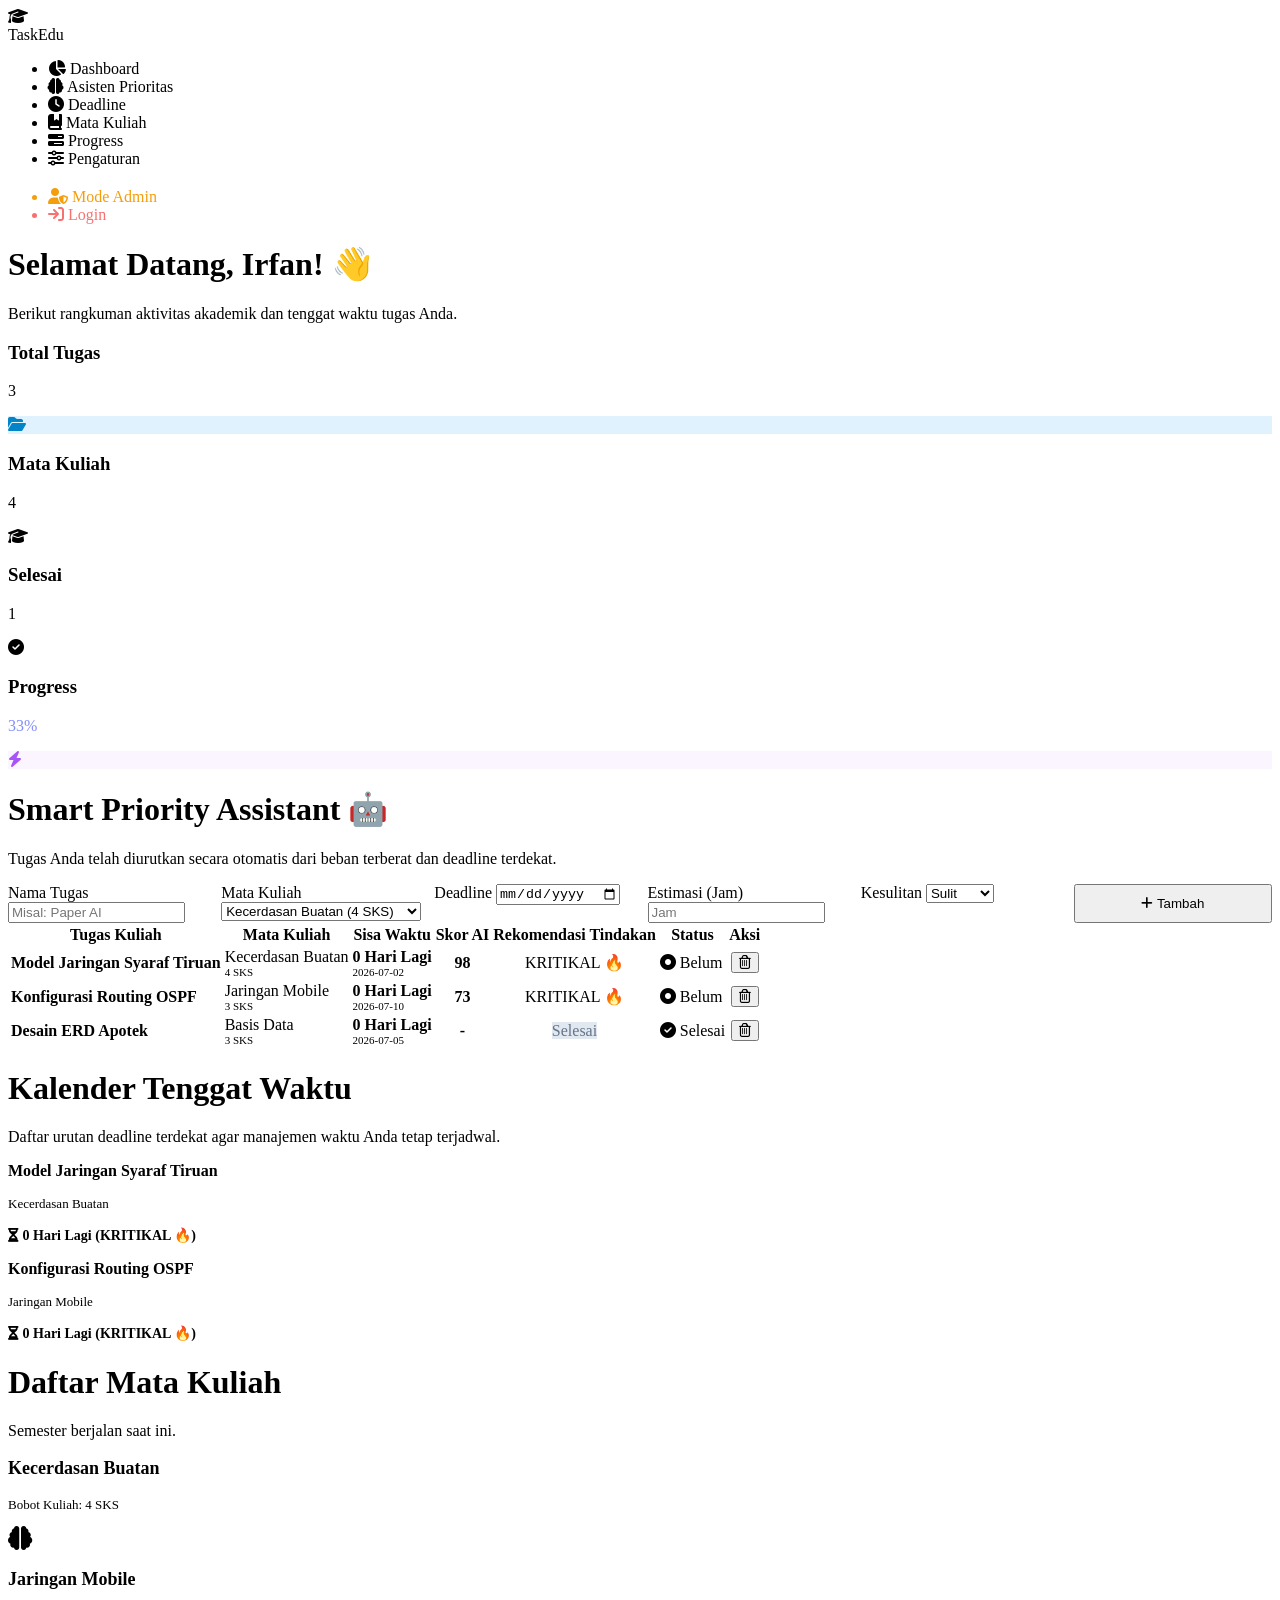
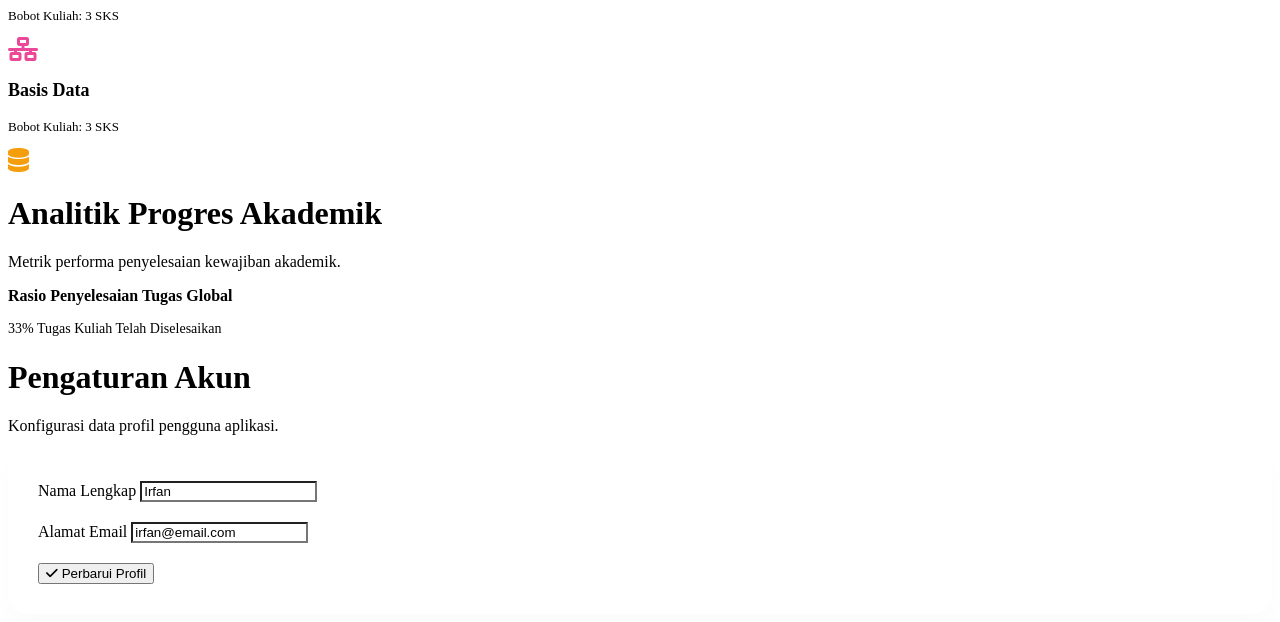
==== index.html @ d8ae630d "Add files via upload" ====
<!DOCTYPE html>
<html lang="id">
<head>
<meta charset="UTF-8">
<meta name="viewport" content="width=device-width, initial-scale=1.0">
<title>TaskEdu - Premium Student Dashboard</title>

<link href="https://fonts.googleapis.com/css2?family=Poppins:wght@300;400;500;600;700&display=swap" rel="stylesheet">
<link rel="stylesheet" href="https://cdnjs.cloudflare.com/ajax/libs/font-awesome/6.4.0/css/all.min.css">
<link rel="stylesheet" href="style.css">
</head>

<body>

<div class="toast-container" id="toast-area"></div>

<div class="sidebar">
    <div class="logo-container">
        <div class="logo-icon"><i class="fa-solid fa-graduation-cap"></i></div>
        <div class="logo-text">TaskEdu</div>
    </div>
    <ul class="menu">
        <li class="active" onclick="showPage('dashboard',this)"><i class="fa-solid fa-chart-pie"></i> Dashboard</li>
        <li onclick="showPage('tugas',this)"><i class="fa-solid fa-brain"></i> Asisten Prioritas</li>
        <li onclick="showPage('deadline',this)"><i class="fa-solid fa-clock"></i> Deadline</li>
        <li onclick="showPage('matakuliah',this)"><i class="fa-solid fa-book-bookmark"></i> Mata Kuliah</li>
        <li onclick="showPage('progress',this)"><i class="fa-solid fa-bars-progress"></i> Progress</li>
        <li onclick="showPage('pengaturan',this)"><i class="fa-solid fa-sliders"></i> Pengaturan</li>
        <li onclick="window.location.href='admin.html'" style="margin-top: 20px; color: #f59e0b;"><i class="fa-solid fa-user-shield"></i> Mode Admin</li>
        <li onclick="window.location.href='login.html'" style="color: #f87171;"><i class="fa-solid fa-arrow-right-to-bracket"></i> Login</li>
    </ul>
</div>

<div class="main-content">

    <div id="dashboard" class="page active">
        <div class="page-header">
            <h1>Selamat Datang, <span id="dash-username" style="color:var(--primary)">Irfan</span>! 👋</h1>
            <p>Berikut rangkuman aktivitas akademik dan tenggat waktu tugas Anda.</p>
        </div>
        
        <div class="cards">
            <div class="card">
                <div class="card-info">
                    <h3>Total Tugas</h3>
                    <p id="count-total">0</p>
                </div>
                <div class="card-icon-box" style="background:#e0f2fe; color:#0284c7;"><i class="fa-solid fa-folder-open"></i></div>
            </div>
            <div class="card">
                <div class="card-info">
                    <h3>Mata Kuliah</h3>
                    <p>4</p>
                </div>
                <div class="card-icon-box" style="background:var(--primary-light); color:var(--primary)"><i class="fa-solid fa-graduation-cap"></i></div>
            </div>
            <div class="card">
                <div class="card-info">
                    <h3>Selesai</h3>
                    <p id="count-selesai" style="color:var(--success)">0</p>
                </div>
                <div class="card-icon-box" style="background:var(--success-light); color:var(--success)"><i class="fa-solid fa-circle-check"></i></div>
            </div>
            <div class="card">
                <div class="card-info">
                    <h3>Progress</h3>
                    <p id="count-progress" style="color:#818cf8">0%</p>
                </div>
                <div class="card-icon-box" style="background:#faf5ff; color:#a855f7;"><i class="fa-solid fa-bolt"></i></div>
            </div>
        </div>
    </div>

    <div id="tugas" class="page">
        <div class="page-header">
            <h1>Smart Priority Assistant 🤖</h1>
            <p>Tugas Anda telah diurutkan secara otomatis dari beban terberat dan deadline terdekat.</p>
        </div>
        
        <div class="form-inline" style="display: grid; grid-template-columns: repeat(auto-fit, minmax(150px, 1fr)); gap: 15px;">
            <div class="form-group">
                <label>Nama Tugas</label>
                <input type="text" id="task-name" placeholder="Misal: Paper AI">
            </div>
            <div class="form-group">
                <label>Mata Kuliah</label>
                <select id="task-course">
                    <option value="Kecerdasan Buatan|4">Kecerdasan Buatan (4 SKS)</option>
                    <option value="Jaringan Mobile|3">Jaringan Mobile (3 SKS)</option>
                    <option value="Basis Data|3">Basis Data (3 SKS)</option>
                    <option value="Metodologi Penelitian|2">Metodologi Penelitian (2 SKS)</option>
                </select>
            </div>
            <div class="form-group">
                <label>Deadline</label>
                <input type="date" id="task-date">
            </div>
            <div class="form-group">
                <label>Estimasi (Jam)</label>
                <input type="number" id="task-duration" placeholder="Jam" min="1">
            </div>
            <div class="form-group">
                <label>Kesulitan</label>
                <select id="task-difficulty">
                    <option value="3">Sulit</option>
                    <option value="2">Sedang</option>
                    <option value="1">Mudah</option>
                </select>
            </div>
            <button class="btn-primary" onclick="addTask()"><i class="fa-solid fa-plus"></i> Tambah</button>
        </div>

        <div class="table-container">
            <table>
                <thead>
                    <tr>
                        <th>Tugas Kuliah</th>
                        <th>Mata Kuliah</th>
                        <th>Sisa Waktu</th>
                        <th style="text-align:center">Skor AI</th>
                        <th style="text-align:center">Rekomendasi Tindakan</th>
                        <th>Status</th>
                        <th style="text-align:center">Aksi</th>
                    </tr>
                </thead>
                <tbody id="task-table-body">
                </tbody>
            </table>
        </div>
    </div>

    <div id="deadline" class="page">
        <div class="page-header">
            <h1>Kalender Tenggat Waktu</h1>
            <p>Daftar urutan deadline terdekat agar manajemen waktu Anda tetap terjadwal.</p>
        </div>
        <div class="deadline-grid" id="deadline-grid-container">
        </div>
    </div>

    <div id="matakuliah" class="page">
        <div class="page-header">
            <h1>Daftar Mata Kuliah</h1>
            <p>Semester berjalan saat ini.</p>
        </div>
        <div class="course-grid">
            <div class="course-card">
                <div>
                    <h3 style="font-size:18px; font-weight:600">Kecerdasan Buatan</h3>
                    <p style="color: var(--text-muted); font-size:13px; margin-top:5px;">Bobot Kuliah: 4 SKS</p>
                </div>
                <i class="fa-solid fa-brain" style="font-size:24px; color:var(--primary)"></i>
            </div>
            <div class="course-card">
                <div>
                    <h3 style="font-size:18px; font-weight:600">Jaringan Mobile</h3>
                    <p style="color: var(--text-muted); font-size:13px; margin-top:5px;">Bobot Kuliah: 3 SKS</p>
                </div>
                <i class="fa-solid fa-network-wired" style="font-size:24px; color:#ec4899"></i>
            </div>
            <div class="course-card">
                <div>
                    <h3 style="font-size:18px; font-weight:600">Basis Data</h3>
                    <p style="color: var(--text-muted); font-size:13px; margin-top:5px;">Bobot Kuliah: 3 SKS</p>
                </div>
                <i class="fa-solid fa-database" style="font-size:24px; color:#f59e0b"></i>
            </div>
        </div>
    </div>

    <div id="progress" class="page">
        <div class="page-header">
            <h1>Analitik Progres Akademik</h1>
            <p>Metrik performa penyelesaian kewajiban akademik.</p>
        </div>
        <div class="progress-box">
            <h3 style="font-weight:600; font-size:16px">Rasio Penyelesaian Tugas Global</h3>
            <div class="progress-bar">
                <div class="progress-fill" id="main-progress-fill"></div>
            </div>
            <p id="main-progress-text" style="font-weight:500; font-size:14px; color:var(--text-main);">
                0% Tugas Selesai
            </p>
        </div>
    </div>

    <div id="pengaturan" class="page">
        <div class="page-header">
            <h1>Pengaturan Akun</h1>
            <p>Konfigurasi data profil pengguna aplikasi.</p>
        </div>
        <div class="form-box" style="background:white; padding:30px; border-radius:20px; box-shadow:0 10px 25px rgba(0,0,0,0.02)">
            <div class="form-group" style="margin-bottom:20px">
                <label>Nama Lengkap</label>
                <input type="text" id="input-nama" value="Irfan" style="background:none">
            </div>
            <div class="form-group" style="margin-bottom:20px">
                <label>Alamat Email</label>
                <input type="email" value="irfan@email.com" style="background:none">
            </div>
            <button class="btn-primary" onclick="saveSettings()"><i class="fa-solid fa-check"></i> Perbarui Profil</button>
        </div>
    </div>

</div>

<script>
// Data awal mahasiswa (Sekarang mendukung kalkulasi Smart Priority)
let tasks = [
    { id: 1, name: 'Model Jaringan Syaraf Tiruan', course: 'Kecerdasan Buatan', sks: 4, date: '2026-07-02', duration: 12, difficulty: 3, status: 'pending' },
    { id: 2, name: 'Konfigurasi Routing OSPF', course: 'Jaringan Mobile', sks: 3, date: '2026-07-10', duration: 4, difficulty: 2, status: 'pending' },
    { id: 3, name: 'Desain ERD Apotek', course: 'Basis Data', sks: 3, date: '2026-07-05', duration: 2, difficulty: 1, status: 'done' }
];

function showPage(pageId, element){
    document.querySelectorAll('.page').forEach(page=> page.classList.remove('active'));
    document.getElementById(pageId).classList.add('active');
    document.querySelectorAll('.menu li').forEach(menu=> menu.classList.remove('active'));
    element.classList.add('active');
}

function triggerToast(message, icon = "fa-circle-check") {
    const area = document.getElementById('toast-area');
    const toast = document.createElement('div');
    toast.className = 'toast';
    toast.innerHTML = `<i class="fa-solid ${icon}"></i> <span>${message}</span>`;
    area.appendChild(toast);
    setTimeout(() => toast.classList.add('show'), 100);
    setTimeout(() => {
        toast.classList.remove('show');
        setTimeout(() => toast.remove(), 400);
    }, 3000);
}

// ALGORITMA SMART PRIORITY ENGINE (Sinkron dengan Admin)
function calculatePriority(dateStr, duration, difficulty, sks) {
    const today = new Date();
    const deadline = new Date(dateStr);
    const timeDiff = deadline.getTime() - today.getTime();
    const daysRemaining = Math.max(0, Math.ceil(timeDiff / (1000 * 3600 * 24)));

    let urgency = daysRemaining <= 1 ? 40 : (daysRemaining <= 3 ? 32 : (daysRemaining <= 7 ? 20 : 10));
    let durationScore = Math.min(20, duration * 1.5);
    let difficultyScore = difficulty == 3 ? 20 : (difficulty == 2 ? 12 : 5);
    let sksScore = Math.min(20, sks * 5);

    const score = Math.round(urgency + durationScore + difficultyScore + sksScore);

    let label = "Bisa Ditunda 😴";
    let badge = "priority-low";
    if (score >= 70) { label = "KRITIKAL 🔥"; badge = "priority-high"; }
    else if (score >= 45) { label = "Cicil Kerja ⚡"; badge = "priority-medium"; }

    return { score, label, badge, days: daysRemaining };
}

function appEngineRender() {
    const tbody = document.getElementById('task-table-body');
    const deadlineGrid = document.getElementById('deadline-grid-container');
    
    tbody.innerHTML = "";
    deadlineGrid.innerHTML = "";
    let completedCount = 0;

    // Lakukan sorting otomatis: Tugas belum selesai & skor tertinggi ditaruh paling atas
    let sortedTasks = tasks.map(t => {
        return { ...t, analysis: calculatePriority(t.date, t.duration, t.difficulty, t.sks) };
    }).sort((a, b) => {
        if (a.status === b.status) return b.analysis.score - a.analysis.score;
        return a.status === 'done' ? 1 : -1;
    });

    sortedTasks.forEach(task => {
        if(task.status === 'done') completedCount++;

        const tr = document.createElement('tr');
        tr.innerHTML = `
            <td style="font-weight:600">${task.name}</td>
            <td><span style="color:var(--text-muted)">${task.course}</span> <small style="display:block;font-size:11px;color:var(--primary)">${task.sks} SKS</small></td>
            <td><strong>${task.analysis.days} Hari Lagi</strong><small style="display:block;font-size:11px;color:var(--text-muted)">${task.date}</small></td>
            <td style="text-align:center; font-weight:700; font-size:16px">${task.status === 'done' ? '-' : task.analysis.score}</td>
            <td style="text-align:center">
                ${task.status === 'done' ? '<span class="priority-badge" style="background:#e2e8f0;color:#64748b">Selesai</span>' : `<span class="priority-badge ${task.analysis.badge}">${task.analysis.label}</span>`}
            </td>
            <td>
                <span class="status-badge ${task.status}" onclick="toggleTaskStatus(${task.id})">
                    <i class="fa-solid ${task.status === 'done' ? 'fa-check-circle' : 'fa-circle-dot'}"></i>
                    ${task.status === 'done' ? 'Selesai' : 'Belum'}
                </span>
            </td>
            <td style="text-align:center">
                <button class="btn-delete" onclick="deleteTask(${task.id})"><i class="fa-regular fa-trash-can"></i></button>
            </td>
        `;
        tbody.appendChild(tr);

        if(task.status === 'pending') {
            const dCard = document.createElement('div');
            dCard.className = 'deadline-card';
            dCard.style.borderLeft = task.analysis.score >= 70 ? "6px solid var(--danger)" : "6px solid #f59e0b";
            dCard.innerHTML = `
                <h3 style="font-weight:600; font-size:16px">${task.name}</h3>
                <p style="color:var(--text-muted); font-size:13px">${task.course}</p>
                <p style="color:var(--danger); font-weight:600; font-size:14px; margin-top:15px">
                    <i class="fa-solid fa-hourglass-half"></i> ${task.analysis.days} Hari Lagi (${task.analysis.label})
                </p>
            `;
            deadlineGrid.appendChild(dCard);
        }
    });

    if(deadlineGrid.innerHTML === "") {
        deadlineGrid.innerHTML = `<p style="color:var(--text-muted);">🎉 Semua deadline aman atau telah diselesaikan!</p>`;
    }

    // Update Counter Atas
    const totalCount = tasks.length;
    const progressPercent = totalCount > 0 ? Math.round((completedCount / totalCount) * 100) : 0;

    document.getElementById('count-total').innerText = totalCount;
    document.getElementById('count-selesai').innerText = completedCount;
    document.getElementById('count-progress').innerText = progressPercent + "%";
    document.getElementById('main-progress-fill').style.width = progressPercent + "%";
    document.getElementById('main-progress-text').innerText = `${progressPercent}% Tugas Kuliah Telah Diselesaikan`;
}

function addTask() {
    const nameInput = document.getElementById('task-name');
    const courseData = document.getElementById('task-course').value.split('|');
    const dateInput = document.getElementById('task-date');
    const durationInput = document.getElementById('task-duration');
    const difficultyInput = document.getElementById('task-difficulty');

    if(!nameInput.value.trim() || !dateInput.value || !durationInput.value) {
        triggerToast("Gagal! Mohon lengkapi seluruh kolom.", "fa-circle-xmark");
        return;
    }

    tasks.push({
        id: Date.now(),
        name: nameInput.value,
        course: courseData[0],
        sks: parseInt(courseData[1]),
        date: dateInput.value,
        duration: parseInt(durationInput.value),
        difficulty: parseInt(difficultyInput.value),
        status: 'pending'
    });

    nameInput.value = "";
    dateInput.value = "";
    durationInput.value = "";
    appEngineRender();
    triggerToast("Tugas mandiri berhasil dimasukkan ke AI Assistant!");
}

function toggleTaskStatus(id) {
    tasks = tasks.map(t => {
        if(t.id === id) t.status = t.status === 'done' ? 'pending' : 'done';
        return t;
    });
    appEngineRender();
}

function deleteTask(id) {
    tasks = tasks.filter(t => t.id !== id);
    appEngineRender();
    triggerToast("Tugas berhasil dihapus.", "fa-trash-can");
}

function saveSettings() {
    const nameValue = document.getElementById('input-nama').value;
    if(nameValue.trim() !== "") {
        document.getElementById('dash-username').innerText = nameValue;
        triggerToast("Profil Anda berhasil diperbarui!");
    }
}

appEngineRender();
</script>
</body>
</html>
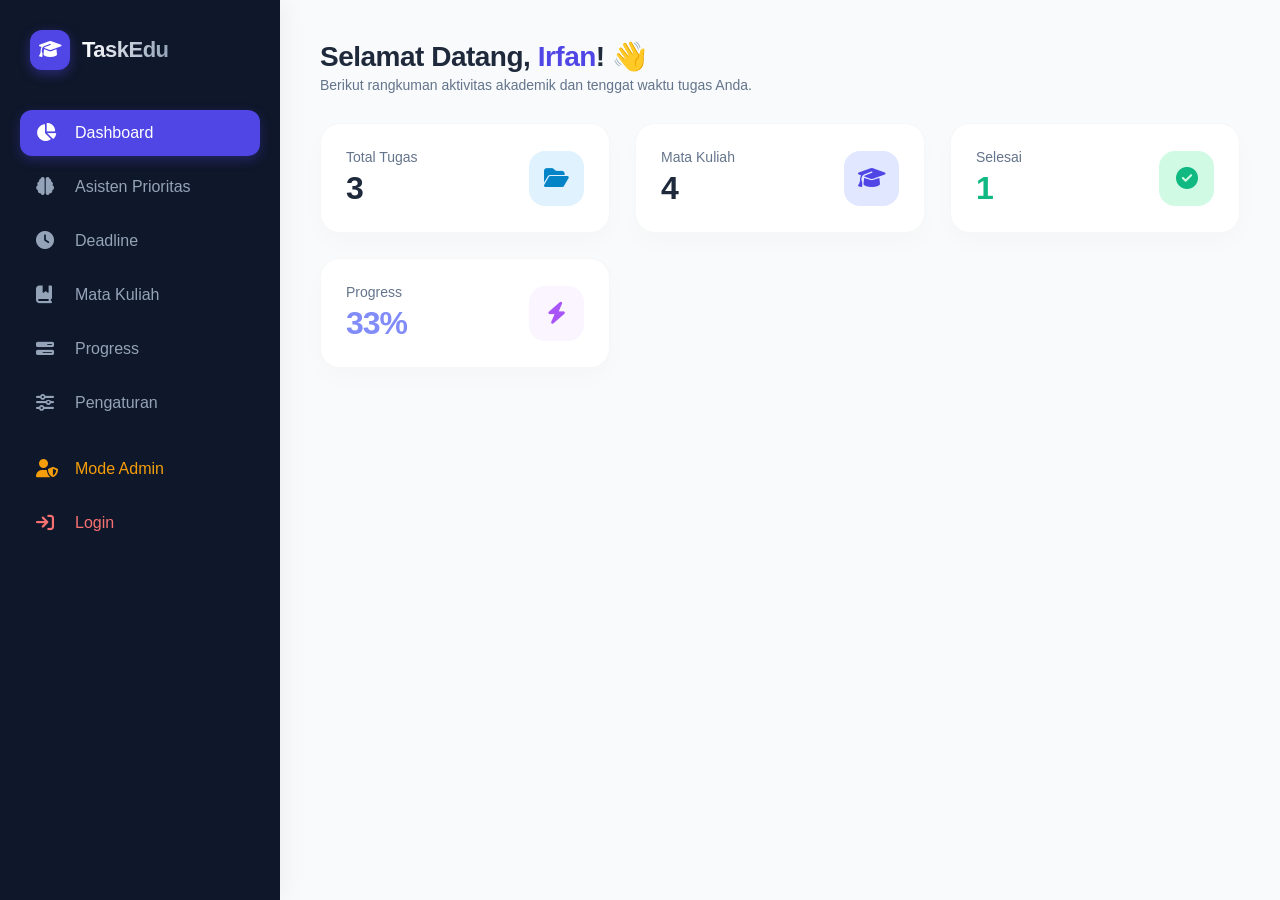
==== commit d07c4999: "index.html" ====
--- a/index.html
+++ b/index.html
@@ -7,7 +7,7 @@
 
 <link href="https://fonts.googleapis.com/css2?family=Poppins:wght@300;400;500;600;700&display=swap" rel="stylesheet">
 <link rel="stylesheet" href="https://cdnjs.cloudflare.com/ajax/libs/font-awesome/6.4.0/css/all.min.css">
-<link rel="stylesheet" href="style.css">
+<link rel="stylesheet" href="Style.css">
 </head>
 
 <body>
@@ -379,4 +379,4 @@
 appEngineRender();
 </script>
 </body>
-</html>+</html>
--- a/Style.css
+++ b/Style.css
@@ -0,0 +1,554 @@
+:root {
+    --primary: #4f46e5;
+    --primary-hover: #4338ca;
+    --primary-light: #e0e7ff;
+    --bg-main: #f8fafc;
+    --bg-sidebar: #0f172a;
+    --text-main: #1e293b;
+    --text-muted: #64748b;
+    --success: #10b981;
+    --success-light: #d1fae5;
+    --danger: #ef4444;
+    --danger-light: #fee2e2;
+    --border: #e2e8f0;
+}
+
+*{
+    margin:0;
+    padding:0;
+    box-sizing:border-box;
+    font-family:'Poppins',sans-serif;
+}
+
+body{
+    display:flex;
+    min-height:100vh;
+    background: var(--bg-main);
+    color: var(--text-main);
+}
+
+/* ==========================================================================
+   HALAMAN LOGIN STYLES
+   ========================================================================== */
+.login-container {
+    flex: 1;
+    display: flex;
+    align-items: center;
+    justify-content: center;
+    padding: 20px;
+    background: var(--bg-main);
+}
+
+.login-card {
+    background: white;
+    padding: 40px;
+    border-radius: 24px;
+    box-shadow: 0 15px 35px rgba(0,0,0,0.03);
+    width: 100%;
+    max-width: 450px;
+    border: 1px solid rgba(0,0,0,0.02);
+}
+
+.brand-header {
+    display: flex;
+    align-items: center;
+    gap: 12px;
+    justify-content: center;
+    margin-bottom: 24px;
+}
+
+.brand-name {
+    font-size: 24px;
+    font-weight: 700;
+    color: var(--text-main);
+}
+
+.auth-header {
+    text-align: center;
+    margin-bottom: 30px;
+}
+
+.auth-header h2 {
+    font-size: 22px;
+    font-weight: 700;
+    color: var(--text-main);
+}
+
+.auth-header p {
+    color: var(--text-muted);
+    font-size: 14px;
+    margin-top: 5px;
+}
+
+.password-wrapper {
+    position: relative;
+    display: flex;
+    align-items: center;
+}
+
+.toggle-password {
+    position: absolute;
+    right: 16px;
+    color: var(--text-muted);
+    cursor: pointer;
+}
+
+.form-actions {
+    display: flex;
+    justify-content: space-between;
+    align-items: center;
+    margin-bottom: 24px;
+    font-size: 14px;
+}
+
+.remember-me {
+    display: flex;
+    align-items: center;
+    gap: 8px;
+    color: var(--text-main);
+    cursor: pointer;
+}
+
+.forgot-link {
+    color: var(--primary);
+    text-decoration: none;
+    font-weight: 500;
+}
+
+.forgot-link:hover {
+    text-decoration: underline;
+}
+
+.btn-submit {
+    width: 100%;
+    padding: 14px;
+    border: none;
+    background: var(--primary);
+    color: white;
+    border-radius: 12px;
+    cursor: pointer;
+    font-weight: 600;
+    font-size: 15px;
+    transition: all 0.2s;
+    display: flex;
+    align-items: center;
+    justify-content: center;
+    gap: 10px;
+    box-shadow: 0 4px 12px rgba(79, 70, 229, 0.2);
+}
+
+.btn-submit:hover {
+    background: var(--primary-hover);
+    box-shadow: 0 6px 16px rgba(79, 70, 229, 0.3);
+}
+
+.auth-footer {
+    text-align: center;
+    margin-top: 25px;
+    font-size: 14px;
+    color: var(--text-muted);
+}
+
+.auth-footer a {
+    color: var(--primary);
+    text-decoration: none;
+    font-weight: 600;
+}
+
+.auth-footer a:hover {
+    text-decoration: underline;
+}
+
+/* ==========================================================================
+   HALAMAN DASHBOARD STYLES
+   ========================================================================== */
+.sidebar{
+    width:280px;
+    background: var(--bg-sidebar);
+    color: white;
+    padding: 30px 20px;
+    display: flex;
+    flex-direction: column;
+    box-shadow: 4px 0 25px rgba(0,0,0,0.05);
+}
+
+.logo-container {
+    display: flex;
+    align-items: center;
+    gap: 12px;
+    padding: 0 10px 40px 10px;
+}
+
+.logo-icon {
+    background: var(--primary);
+    width: 40px;
+    height: 40px;
+    border-radius: 12px;
+    display: flex;
+    align-items: center;
+    justify-content: center;
+    font-size: 18px;
+    box-shadow: 0 4px 12px rgba(79, 70, 229, 0.4);
+}
+
+.logo-text {
+    font-size: 22px;
+    font-weight: 700;
+    letter-spacing: -0.5px;
+    background: linear-gradient(to right, #fff, #94a3b8);
+    -webkit-background-clip: text;
+    -webkit-text-fill-color: transparent;
+}
+
+.menu{
+    list-style:none;
+}
+
+.menu li{
+    padding: 14px 16px;
+    margin-bottom: 8px;
+    border-radius: 12px;
+    cursor:pointer;
+    transition: all .3s ease;
+    display: flex;
+    align-items: center;
+    gap: 15px;
+    color: #94a3b8;
+    font-weight: 500;
+}
+
+.menu li i {
+    font-size: 18px;
+    width: 24px;
+}
+
+.menu li:hover {
+    color: white;
+    background: rgba(255,255,255,0.05);
+}
+
+.menu li.active{
+    background: var(--primary);
+    color: white;
+    box-shadow: 0 4px 12px rgba(79, 70, 229, 0.3);
+}
+
+.main-content{
+    flex:1;
+    padding: 40px;
+    max-height: 100vh;
+    overflow-y: auto;
+}
+
+.page-header {
+    margin-bottom: 30px;
+}
+
+.page-header h1 {
+    font-size: 28px;
+    font-weight: 700;
+    letter-spacing: -0.5px;
+}
+
+.page-header p {
+    color: var(--text-muted);
+    font-size: 14px;
+    margin-top: 4px;
+}
+
+.page{
+    display:none;
+    animation: slideUp 0.4s cubic-bezier(0.16, 1, 0.3, 1);
+}
+
+.page.active{
+    display:block;
+}
+
+@keyframes slideUp {
+    from { opacity: 0; transform: translateY(15px); }
+    to { opacity: 1; transform: translateY(0); }
+}
+
+.cards{
+    display:grid;
+    grid-template-columns:repeat(auto-fit,minmax(220px,1fr));
+    gap:25px;
+}
+
+.card{
+    background:white;
+    padding:25px;
+    border-radius:20px;
+    box-shadow:0 10px 25px rgba(0,0,0,0.02);
+    border: 1px solid rgba(0,0,0,0.03);
+    display: flex;
+    align-items: center;
+    justify-content: space-between;
+    transition: transform 0.3s ease, box-shadow 0.3s ease;
+}
+
+.card:hover {
+    transform: translateY(-5px);
+    box-shadow: 0 15px 30px rgba(0,0,0,0.06);
+}
+
+.card-info h3{
+    color: var(--text-muted);
+    font-size: 14px;
+    font-weight: 500;
+}
+
+.card-info p{
+    font-size:32px;
+    font-weight:700;
+    color: var(--text-main);
+    margin-top:5px;
+    letter-spacing: -1px;
+}
+
+.card-icon-box {
+    width: 55px;
+    height: 55px;
+    border-radius: 16px;
+    display: flex;
+    align-items: center;
+    justify-content: center;
+    font-size: 22px;
+}
+
+.form-inline {
+    background: white;
+    padding: 25px;
+    border-radius: 20px;
+    margin-bottom: 30px;
+    display: flex;
+    gap: 20px;
+    flex-wrap: wrap;
+    align-items: flex-end;
+    box-shadow: 0 10px 25px rgba(0,0,0,0.02);
+    border: 1px solid rgba(0,0,0,0.03);
+}
+
+.form-group {
+    flex: 1;
+    min-width: 180px;
+}
+
+.form-group label {
+    font-size: 13px;
+    font-weight: 600;
+    color: var(--text-main);
+    display: block;
+    margin-bottom: 8px;
+}
+
+.form-group input, .form-group select {
+    width: 100%;
+    padding: 12px 16px;
+    border: 1px solid var(--border);
+    border-radius: 12px;
+    outline: none;
+    font-size: 14px;
+    transition: all 0.3s;
+    background: #f8fafc;
+}
+
+.form-group input:focus, .form-group select:focus {
+    border-color: var(--primary);
+    background: white;
+    box-shadow: 0 0 0 4px var(--primary-light);
+}
+
+.table-container {
+    background: white;
+    border-radius: 20px;
+    overflow: hidden;
+    box-shadow: 0 10px 25px rgba(0,0,0,0.02);
+    border: 1px solid rgba(0,0,0,0.03);
+}
+
+table{
+    width:100%;
+    border-collapse:collapse;
+}
+
+table th{
+    background-color: #f8fafc;
+    color: var(--text-muted);
+    font-weight: 600;
+    font-size: 13px;
+    text-transform: uppercase;
+    letter-spacing: 0.5px;
+    padding: 18px 24px;
+    border-bottom: 1px solid var(--border);
+    text-align: left;
+}
+
+table td{
+    padding: 20px 24px;
+    border-bottom: 1px solid #f1f5f9;
+    font-size: 14px;
+}
+
+table tr:last-child td {
+    border-bottom: none;
+}
+
+table tr {
+    transition: background 0.2s;
+}
+
+table tr:hover {
+    background-color: #f8fafc;
+}
+
+.status-badge {
+    padding: 6px 14px;
+    border-radius: 50px;
+    font-size: 12px;
+    font-weight: 600;
+    cursor: pointer;
+    display: inline-flex;
+    align-items: center;
+    gap: 6px;
+    transition: all 0.2s ease;
+}
+
+.status-badge.pending{
+    background: var(--danger-light);
+    color: var(--danger);
+}
+
+.status-badge.done{
+    background: var(--success-light);
+    color: var(--success);
+}
+
+.status-badge:hover {
+    transform: scale(1.05);
+}
+
+.btn-delete {
+    background: none;
+    border: none;
+    color: var(--text-muted);
+    cursor: pointer;
+    padding: 5px;
+    border-radius: 8px;
+    transition: all 0.2s;
+}
+
+.btn-delete:hover {
+    color: var(--danger);
+    background: var(--danger-light);
+}
+
+.deadline-grid, .course-grid{
+    display:grid;
+    grid-template-columns:repeat(auto-fit,minmax(280px,1fr));
+    gap:25px;
+}
+
+.deadline-card{
+    background:white;
+    padding:25px;
+    border-radius:20px;
+    border-left:6px solid var(--danger);
+    box-shadow: 0 10px 25px rgba(0,0,0,0.02);
+    transition: .3s;
+}
+
+.deadline-card:hover {
+    transform: translateY(-3px) scale(1.01);
+    box-shadow: 0 12px 25px rgba(0,0,0,0.05);
+}
+
+.course-card{
+    background:white;
+    padding:25px;
+    border-radius:20px;
+    box-shadow: 0 10px 25px rgba(0,0,0,0.02);
+    border-top: 5px solid var(--primary);
+    transition: .3s;
+    display: flex;
+    justify-content: space-between;
+    align-items: center;
+}
+
+.progress-box{
+    background:white;
+    padding:30px;
+    border-radius:20px;
+    box-shadow: 0 10px 25px rgba(0,0,0,0.02);
+}
+
+.progress-bar{
+    width:100%;
+    height:16px;
+    background:#e2e8f0;
+    border-radius:50px;
+    margin: 20px 0;
+    overflow: hidden;
+}
+
+.progress-fill{
+    width: 0%;
+    height:100%;
+    background: linear-gradient(90deg, var(--primary), #818cf8);
+    border-radius:50px;
+    transition: width 0.8s cubic-bezier(0.4, 0, 0.2, 1);
+}
+
+.btn-primary {
+    padding: 12px 28px;
+    border: none;
+    background: var(--primary);
+    color: white;
+    border-radius: 12px;
+    cursor: pointer;
+    font-weight: 600;
+    font-size: 14px;
+    transition: all 0.2s;
+    box-shadow: 0 4px 12px rgba(79, 70, 229, 0.2);
+}
+
+.btn-primary:hover {
+    background: var(--primary-hover);
+    box-shadow: 0 6px 16px rgba(79, 70, 229, 0.3);
+}
+
+.toast-container {
+    position: fixed;
+    top: 20px;
+    right: 20px;
+    z-index: 1000;
+}
+
+.toast {
+    background: #0f172a;
+    color: white;
+    padding: 16px 25px;
+    border-radius: 12px;
+    box-shadow: 0 10px 25px rgba(0,0,0,0.2);
+    display: flex;
+    align-items: center;
+    gap: 12px;
+    margin-bottom: 10px;
+    transform: translateX(120%);
+    transition: transform 0.4s cubic-bezier(0.175, 0.885, 0.32, 1.275);
+    font-size: 14px;
+}
+
+.toast.show {
+    transform: translateX(0);
+}
+
+/* RESPONSIVE DESIGN */
+@media(max-width:768px){
+    body{ flex-direction:column; }
+    .sidebar{ width:100%; padding: 20px; }
+    .logo-container { padding-bottom: 20px; }
+    .main-content { padding: 20px; }
+    .login-container { min-height: calc(100vh - 60px); }
+}
